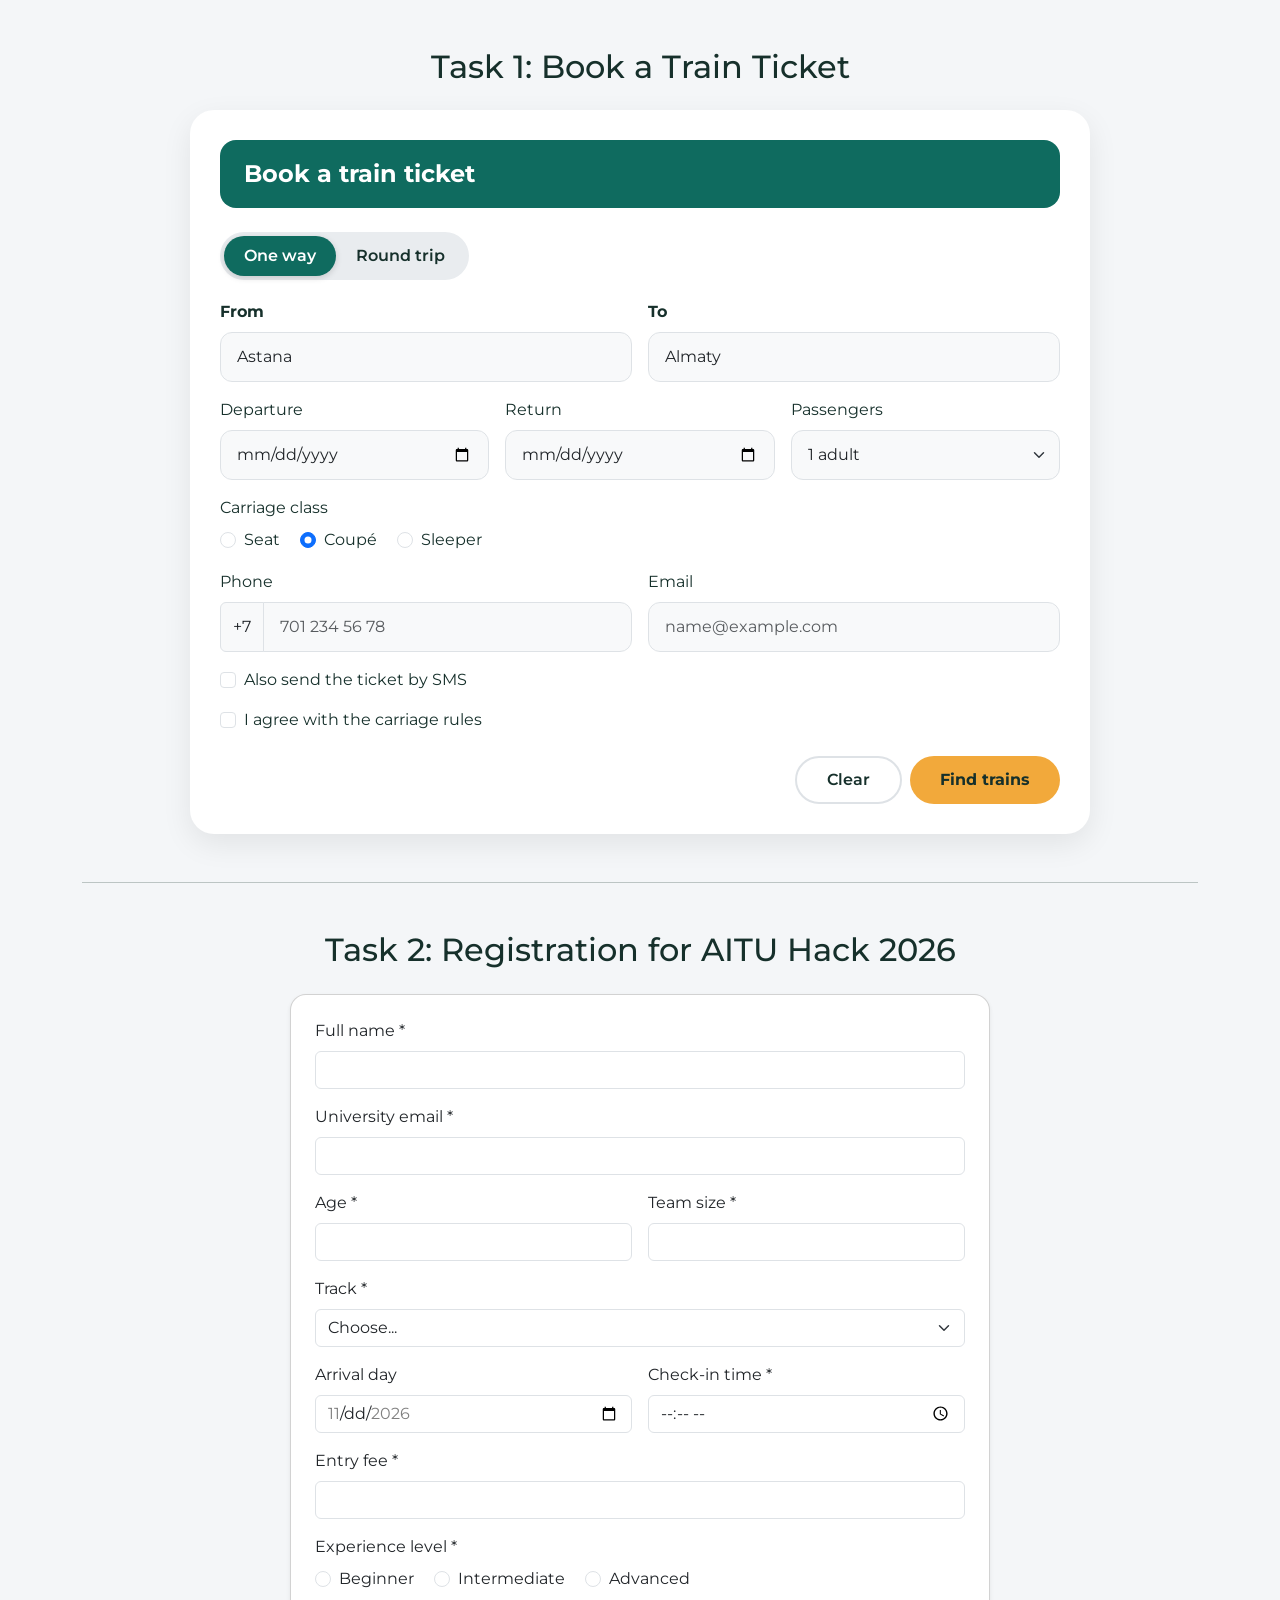
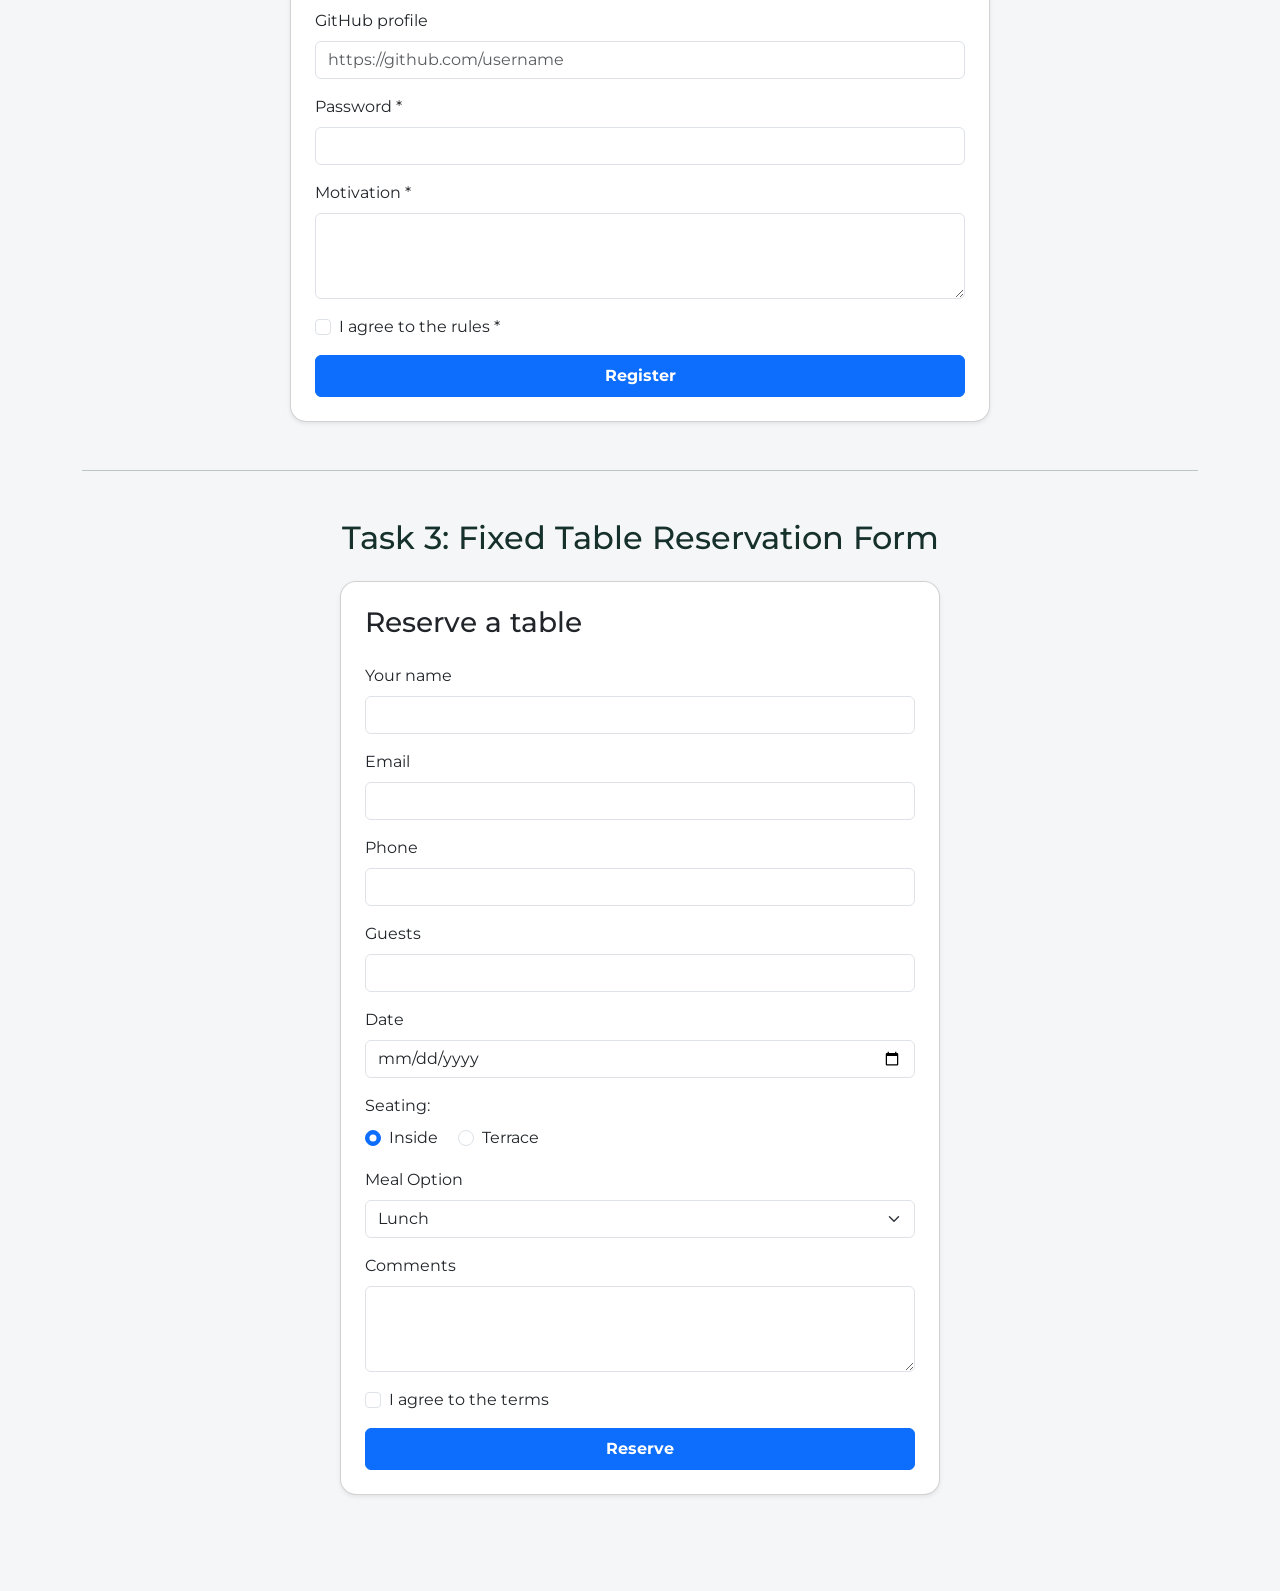
==== index.html @ b1208239 "Add files via upload" ====
<!DOCTYPE html>
<html lang="en">
<head>
  <meta charset="UTF-8">
  <meta name="viewport" content="width=device-width, initial-scale=1.0">
  <title>Assignment 4 - Forms & Validation</title>
  
  <!-- Bootstrap 5 CSS -->
  <link href="https://cdn.jsdelivr.net/npm/bootstrap@5.3.2/dist/css/bootstrap.min.css" rel="stylesheet">
  <!-- Google Fonts: Montserrat -->
  <link href="https://fonts.googleapis.com/css2?family=Montserrat:wght@400;500;600;700&display=swap" rel="stylesheet">
  <!-- Подключение внешнего CSS -->
  <link rel="stylesheet" href="style.css">
</head>
<body class="py-5">

<div class="container">
  
  <!-- TASK 1: BOOK A TRAIN TICKET -->
  <section class="mb-5">
    <h2 class="text-center mb-4">Task 1: Book a Train Ticket</h2>
    <div class="t1-card">
      <div class="t1-header">Book a train ticket</div>
      <form>
        <!-- Trip type radio switch -->
        <div class="t1-segmented-control">
          <input type="radio" id="oneway" name="tripType" value="oneway" checked>
          <label for="oneway">One way</label>
          <input type="radio" id="roundtrip" name="tripType" value="roundtrip">
          <label for="roundtrip">Round trip</label>
        </div>

        <!-- Cities -->
        <div class="row g-3 mb-3">
          <div class="col-md-6">
            <label for="fromCity" class="form-label fw-bold">From</label>
            <input type="text" class="form-control t1-input" id="fromCity" value="Astana" required>
          </div>
          <div class="col-md-6">
            <label for="toCity" class="form-label fw-bold">To</label>
            <input type="text" class="form-control t1-input" id="toCity" value="Almaty" required>
          </div>
        </div>

        <!-- Dates and Passengers -->
        <div class="row g-3 mb-3">
          <div class="col-md-4">
            <label for="depDate" class="form-label">Departure</label>
            <input type="date" class="form-control t1-input" id="depDate" required>
          </div>
          <div class="col-md-4">
            <label for="retDate" class="form-label">Return</label>
            <input type="date" class="form-control t1-input" id="retDate">
          </div>
          <div class="col-md-4">
            <label for="passengers" class="form-label">Passengers</label>
            <select class="form-select t1-input" id="passengers" required>
              <option value="1">1 adult</option>
              <option value="2">2 adults</option>
              <option value="3">3 adults</option>
              <option value="4">4 adults</option>
              <option value="5">5 adults</option>
              <option value="6">6 adults</option>
            </select>
          </div>
        </div>

        <!-- Carriage Class -->
        <div class="mb-3">
          <label class="form-label d-block">Carriage class</label>
          <div class="form-check form-check-inline">
            <input class="form-check-input" type="radio" name="carriageClass" id="seat" value="seat" required>
            <label class="form-check-label" for="seat">Seat</label>
          </div>
          <div class="form-check form-check-inline">
            <input class="form-check-input" type="radio" name="carriageClass" id="coupe" value="coupe" checked required>
            <label class="form-check-label" for="coupe">Coupé</label>
          </div>
          <div class="form-check form-check-inline">
            <input class="form-check-input" type="radio" name="carriageClass" id="sleeper" value="sleeper" required>
            <label class="form-check-label" for="sleeper">Sleeper</label>
          </div>
        </div>

        <!-- Phone and Email -->
        <div class="row g-3 mb-3">
          <div class="col-md-6">
            <label for="phone1" class="form-label">Phone</label>
            <div class="input-group">
              <span class="input-group-text">+7</span>
              <input type="tel" class="form-control t1-input" id="phone1" placeholder="701 234 56 78" required>
            </div>
          </div>
          <div class="col-md-6">
            <label for="email1" class="form-label">Email</label>
            <input type="email" class="form-control t1-input" id="email1" placeholder="name@example.com" required>
          </div>
        </div>

        <!-- Checkboxes -->
        <div class="mb-3 form-check">
          <input type="checkbox" class="form-check-input" id="smsNotif">
          <label class="form-check-label" for="smsNotif">Also send the ticket by SMS</label>
        </div>

        <div class="mb-4 form-check">
          <input type="checkbox" class="form-check-input" id="rulesAgree" required>
          <label class="form-check-label" for="rulesAgree">I agree with the carriage rules</label>
        </div>

        <!-- Buttons -->
        <div class="d-flex justify-content-end gap-2 t1-buttons-container">
          <button type="reset" class="btn t1-btn-outline">Clear</button>
          <button type="submit" class="btn t1-btn-primary">Find trains</button>
        </div>
      </form>
    </div>
  </section>

  <hr class="my-5">

  <!-- TASK 2: REGISTRATION FOR AITU HACK 2026 -->
  <section class="mb-5">
    <h2 class="text-center mb-4">Task 2: Registration for AITU Hack 2026</h2>
    <div class="card p-4 mx-auto shadow-sm" style="max-width: 700px; border-radius: 16px;">
      <form class="t2-form">
        
        <div class="mb-3">
          <label for="fullname" class="form-label">Full name *</label>
          <input type="text" class="form-control" id="fullname" minlength="2" maxlength="40" required>
          <div class="invalid-feedback">Must be between 2 and 40 characters.</div>
        </div>

        <div class="mb-3">
          <label for="uniEmail" class="form-label">University email *</label>
          <input type="email" class="form-control" id="uniEmail" required>
          <div class="invalid-feedback">Please enter a valid email address.</div>
        </div>

        <div class="row g-3 mb-3">
          <div class="col-md-6">
            <label for="age" class="form-label">Age *</label>
            <input type="number" class="form-control" id="age" min="16" max="30" step="1" required>
            <div class="invalid-feedback">Must be a whole number from 16 to 30.</div>
          </div>
          <div class="col-md-6">
            <label for="teamSize" class="form-label">Team size *</label>
            <input type="number" class="form-control" id="teamSize" min="1" max="4" step="1" required>
            <div class="invalid-feedback">Must be a whole number from 1 to 4.</div>
          </div>
        </div>

        <div class="mb-3">
          <label for="track" class="form-label">Track *</label>
          <select class="form-select" id="track" required>
            <option value="" selected disabled hidden>Choose...</option>
            <option value="Web">Web</option>
            <option value="Mobile">Mobile</option>
            <option value="AI">AI</option>
            <option value="GameDev">GameDev</option>
          </select>
          <div class="invalid-feedback">Please select a valid track.</div>
        </div>

        <div class="row g-3 mb-3">
          <div class="col-md-6">
            <label for="arrivalDay" class="form-label">Arrival day</label>
            <input type="date" class="form-control" id="arrivalDay" min="2026-11-20" max="2026-11-22">
          </div>
          <div class="col-md-6">
            <label for="checkinTime" class="form-label">Check-in time *</label>
            <input type="time" class="form-control" id="checkinTime" min="09:00" max="18:00" step="1800" required>
            <div class="invalid-feedback">Choose between 09:00 and 18:00 (every 30 mins).</div>
          </div>
        </div>

        <div class="mb-3">
          <label for="entryFee" class="form-label">Entry fee *</label>
          <input type="number" class="form-control" id="entryFee" min="0" max="5000" step="500" required>
          <div class="invalid-feedback">Amount from 0 to 5000 ₸ in steps of 500.</div>
        </div>

        <div class="mb-3">
          <label class="form-label d-block">Experience level *</label>
          <div class="form-check form-check-inline">
            <input class="form-check-input" type="radio" name="expLevel" id="expBeg" value="Beginner" required>
            <label class="form-check-label" for="expBeg">Beginner</label>
          </div>
          <div class="form-check form-check-inline">
            <input class="form-check-input" type="radio" name="expLevel" id="expInt" value="Intermediate" required>
            <label class="form-check-label" for="expInt">Intermediate</label>
          </div>
          <div class="form-check form-check-inline">
            <input class="form-check-input" type="radio" name="expLevel" id="expAdv" value="Advanced" required>
            <label class="form-check-label" for="expAdv">Advanced</label>
          </div>
        </div>

        <div class="mb-3">
          <label for="githubUrl" class="form-label">GitHub profile</label>
          <input type="url" class="form-control" id="githubUrl" placeholder="https://github.com/username">
          <div class="invalid-feedback">Must be a valid URL starting with http:// or https://</div>
        </div>

        <div class="mb-3">
          <label for="pass" class="form-label">Password *</label>
          <input type="password" class="form-control" id="pass" minlength="8" maxlength="20" required>
          <div class="invalid-feedback">Password must be 8-20 characters long.</div>
        </div>

        <div class="mb-3">
          <label for="motivation" class="form-label">Motivation *</label>
          <textarea class="form-control" id="motivation" rows="3" minlength="50" maxlength="300" required></textarea>
          <div class="invalid-feedback">Must be 50 to 300 characters long.</div>
        </div>

        <div class="mb-3 form-check">
          <input type="checkbox" class="form-check-input" id="rulesAgreeHack" required>
          <label class="form-check-label" for="rulesAgreeHack">I agree to the rules *</label>
        </div>

        <button type="submit" class="btn btn-primary w-100 py-2 fw-bold">Register</button>
      </form>
    </div>
  </section>

  <hr class="my-5">

  <!-- TASK 3: FIX A BAD FORM -->
  <section class="mb-5">
    <h2 class="text-center mb-4">Task 3: Fixed Table Reservation Form</h2>
    <div class="card p-4 mx-auto shadow-sm" style="max-width: 600px; border-radius: 16px;">
      <h3 class="mb-4">Reserve a table</h3>
      <form action="/reserve" method="POST">
        <div class="mb-3">
          <label for="resName" class="form-label">Your name</label>
          <input type="text" class="form-control" id="resName" name="fullName" required>
        </div>

        <div class="mb-3">
          <label for="resEmail" class="form-label">Email</label>
          <input type="email" class="form-control" id="resEmail" name="email" required>
        </div>

        <div class="mb-3">
          <label for="phone" class="form-label">Phone</label>
          <input type="tel" class="form-control" id="phone" name="phone" required>
        </div>

        <div class="mb-3">
          <label for="people" class="form-label">Guests</label>
          <input type="number" class="form-control" id="people" name="guests" min="1" max="20" required>
        </div>

        <div class="mb-3">
          <label for="date" class="form-label">Date</label>
          <input type="date" class="form-control" id="date" name="reservationDate" required>
        </div>

        <div class="mb-3">
          <label class="form-label d-block">Seating:</label>
          <div class="form-check form-check-inline">
            <input class="form-check-input" type="radio" name="seating" id="seatingInside" value="inside" checked>
            <label class="form-check-label" for="seatingInside">Inside</label>
          </div>
          <div class="form-check form-check-inline">
            <input class="form-check-input" type="radio" name="seating" id="seatingTerrace" value="terrace">
            <label class="form-check-label" for="seatingTerrace">Terrace</label>
          </div>
        </div>

        <div class="mb-3">
          <label for="mealType" class="form-label">Meal Option</label>
          <select class="form-select" id="mealType" name="meal">
            <option value="lunch">Lunch</option>
            <option value="dinner">Dinner</option>
          </select>
        </div>

        <div class="mb-3">
          <label for="comments" class="form-label">Comments</label>
          <textarea class="form-control" id="comments" name="comments" rows="3"></textarea>
        </div>

        <div class="mb-3 form-check">
          <input type="checkbox" class="form-check-input" id="termsAgree" name="terms" required>
          <label class="form-check-label" for="termsAgree">I agree to the terms</label>
        </div>

        <button type="submit" class="btn btn-primary w-100 py-2 fw-bold">Reserve</button>
      </form>
    </div>
  </section>

</div>

</body>
</html>
---- style.css ----
body {
  font-family: 'Montserrat', sans-serif;
  background-color: #f4f6f8;
  color: #16302B;
}

/* ==========================================
   TASK 1: TRAIN TICKET BOOKING STYLES
   ========================================== */
.t1-card {
  background-color: #ffffff;
  border-radius: 24px;
  padding: 30px;
  box-shadow: 0 10px 30px rgba(0, 0, 0, 0.08);
  max-width: 900px;
  margin: 0 auto;
}

.t1-header {
  background-color: #0F6B5F;
  color: #ffffff;
  padding: 16px 24px;
  border-radius: 16px;
  font-weight: 700;
  font-size: 1.5rem;
  margin-bottom: 24px;
}

/* Переключатель "One way / Round trip" */
.t1-segmented-control {
  background-color: #e9ecef;
  border-radius: 30px;
  padding: 4px;
  display: inline-flex;
  margin-bottom: 20px;
}

.t1-segmented-control input[type="radio"] {
  display: none;
}

.t1-segmented-control label {
  padding: 8px 20px;
  border-radius: 20px;
  cursor: pointer;
  font-weight: 600;
  transition: all 0.2s ease;
  margin-bottom: 0;
}

.t1-segmented-control input[type="radio"]:checked + label {
  background-color: #0F6B5F;
  color: #ffffff;
  box-shadow: 0 2px 6px rgba(0, 0, 0, 0.15);
}

.t1-input {
  background-color: #f8f9fa;
  border: 1px solid #dee2e6;
  border-radius: 12px;
  padding: 12px 16px;
}

/* Кнопки Task 1 */
.t1-btn-primary {
  background-color: #F2A93B;
  color: #16302B;
  font-weight: 700;
  border: none;
  border-radius: 30px;
  padding: 12px 30px;
}

.t1-btn-primary:hover {
  background-color: #e0982d;
}

.t1-btn-outline {
  background-color: transparent;
  border: 2px solid #dee2e6;
  color: #16302B;
  font-weight: 600;
  border-radius: 30px;
  padding: 10px 30px;
}

/* Порядок кнопок на мобильных устройствах (375px) */
@media (max-width: 576px) {
  .t1-buttons-container {
    display: flex;
    flex-direction: column;
  }
  .t1-btn-primary {
    order: 1;
    width: 100%;
    margin-bottom: 10px;
  }
  .t1-btn-outline {
    order: 2;
    width: 100%;
  }
}

/* ==========================================
   TASK 2: AITU HACK VALIDATION (:user-invalid)
   ========================================== */
.t2-form input:user-invalid,
.t2-form select:user-invalid,
.t2-form textarea:user-invalid {
  border-color: #dc3545;
  padding-right: calc(1.5em + 0.75rem);
  background-image: url("data:image/svg+xml,%3cSVG xmlns='http://www.w3.org/2000/svg' viewBox='0 0 12 12' width='12' height='12' fill='none' stroke='%23dc3545'%3e%3ccircle cx='6' cy='6' r='4.5'/%3e%3Cpath stroke-linejoin='round' d='M5.8 3.6h.4L6 6.5zM6 8.2a.6.6 0 100-1.2.6.6 0 000 1.2z'/%3e%3c/SVG%3e");
  background-repeat: no-repeat;
  background-position: right center;
}

.t2-form input:user-invalid ~ .invalid-feedback,
.t2-form select:user-invalid ~ .invalid-feedback,
.t2-form textarea:user-invalid ~ .invalid-feedback {
  display: block;
}
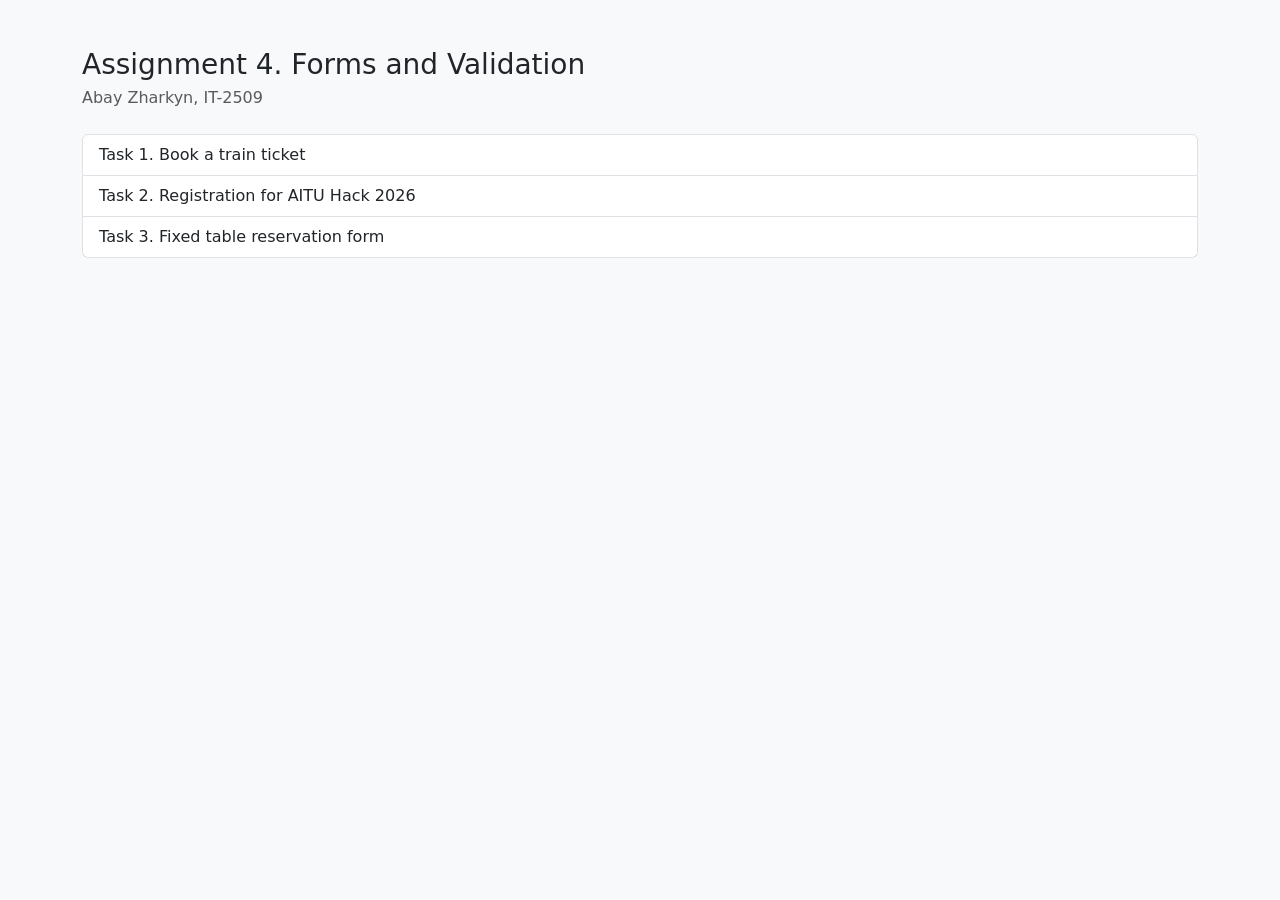
==== commit c9b289b4: "Fix keyboard access in Task 1, add task3.html, fix Task 2 validation - Task 1: Bootstrap card, btn-c" ====
--- a/index.html
+++ b/index.html
@@ -2,297 +2,19 @@
 <html lang="en">
 <head>
   <meta charset="UTF-8">
-  <meta name="viewport" content="width=device-width, initial-scale=1.0">
-  <title>Assignment 4 - Forms & Validation</title>
-  
-  <!-- Bootstrap 5 CSS -->
-  <link href="https://cdn.jsdelivr.net/npm/bootstrap@5.3.2/dist/css/bootstrap.min.css" rel="stylesheet">
-  <!-- Google Fonts: Montserrat -->
-  <link href="https://fonts.googleapis.com/css2?family=Montserrat:wght@400;500;600;700&display=swap" rel="stylesheet">
-  <!-- Подключение внешнего CSS -->
-  <link rel="stylesheet" href="style.css">
+  <meta name="viewport" content="width=device-width, initial-scale=1">
+  <title>Assignment 4 – Forms and Validation</title>
+  <link href="https://cdn.jsdelivr.net/npm/bootstrap@5.3.3/dist/css/bootstrap.min.css" rel="stylesheet">
 </head>
-<body class="py-5">
-
-<div class="container">
-  
-  <!-- TASK 1: BOOK A TRAIN TICKET -->
-  <section class="mb-5">
-    <h2 class="text-center mb-4">Task 1: Book a Train Ticket</h2>
-    <div class="t1-card">
-      <div class="t1-header">Book a train ticket</div>
-      <form>
-        <!-- Trip type radio switch -->
-        <div class="t1-segmented-control">
-          <input type="radio" id="oneway" name="tripType" value="oneway" checked>
-          <label for="oneway">One way</label>
-          <input type="radio" id="roundtrip" name="tripType" value="roundtrip">
-          <label for="roundtrip">Round trip</label>
-        </div>
-
-        <!-- Cities -->
-        <div class="row g-3 mb-3">
-          <div class="col-md-6">
-            <label for="fromCity" class="form-label fw-bold">From</label>
-            <input type="text" class="form-control t1-input" id="fromCity" value="Astana" required>
-          </div>
-          <div class="col-md-6">
-            <label for="toCity" class="form-label fw-bold">To</label>
-            <input type="text" class="form-control t1-input" id="toCity" value="Almaty" required>
-          </div>
-        </div>
-
-        <!-- Dates and Passengers -->
-        <div class="row g-3 mb-3">
-          <div class="col-md-4">
-            <label for="depDate" class="form-label">Departure</label>
-            <input type="date" class="form-control t1-input" id="depDate" required>
-          </div>
-          <div class="col-md-4">
-            <label for="retDate" class="form-label">Return</label>
-            <input type="date" class="form-control t1-input" id="retDate">
-          </div>
-          <div class="col-md-4">
-            <label for="passengers" class="form-label">Passengers</label>
-            <select class="form-select t1-input" id="passengers" required>
-              <option value="1">1 adult</option>
-              <option value="2">2 adults</option>
-              <option value="3">3 adults</option>
-              <option value="4">4 adults</option>
-              <option value="5">5 adults</option>
-              <option value="6">6 adults</option>
-            </select>
-          </div>
-        </div>
-
-        <!-- Carriage Class -->
-        <div class="mb-3">
-          <label class="form-label d-block">Carriage class</label>
-          <div class="form-check form-check-inline">
-            <input class="form-check-input" type="radio" name="carriageClass" id="seat" value="seat" required>
-            <label class="form-check-label" for="seat">Seat</label>
-          </div>
-          <div class="form-check form-check-inline">
-            <input class="form-check-input" type="radio" name="carriageClass" id="coupe" value="coupe" checked required>
-            <label class="form-check-label" for="coupe">Coupé</label>
-          </div>
-          <div class="form-check form-check-inline">
-            <input class="form-check-input" type="radio" name="carriageClass" id="sleeper" value="sleeper" required>
-            <label class="form-check-label" for="sleeper">Sleeper</label>
-          </div>
-        </div>
-
-        <!-- Phone and Email -->
-        <div class="row g-3 mb-3">
-          <div class="col-md-6">
-            <label for="phone1" class="form-label">Phone</label>
-            <div class="input-group">
-              <span class="input-group-text">+7</span>
-              <input type="tel" class="form-control t1-input" id="phone1" placeholder="701 234 56 78" required>
-            </div>
-          </div>
-          <div class="col-md-6">
-            <label for="email1" class="form-label">Email</label>
-            <input type="email" class="form-control t1-input" id="email1" placeholder="name@example.com" required>
-          </div>
-        </div>
-
-        <!-- Checkboxes -->
-        <div class="mb-3 form-check">
-          <input type="checkbox" class="form-check-input" id="smsNotif">
-          <label class="form-check-label" for="smsNotif">Also send the ticket by SMS</label>
-        </div>
-
-        <div class="mb-4 form-check">
-          <input type="checkbox" class="form-check-input" id="rulesAgree" required>
-          <label class="form-check-label" for="rulesAgree">I agree with the carriage rules</label>
-        </div>
-
-        <!-- Buttons -->
-        <div class="d-flex justify-content-end gap-2 t1-buttons-container">
-          <button type="reset" class="btn t1-btn-outline">Clear</button>
-          <button type="submit" class="btn t1-btn-primary">Find trains</button>
-        </div>
-      </form>
-    </div>
-  </section>
-
-  <hr class="my-5">
-
-  <!-- TASK 2: REGISTRATION FOR AITU HACK 2026 -->
-  <section class="mb-5">
-    <h2 class="text-center mb-4">Task 2: Registration for AITU Hack 2026</h2>
-    <div class="card p-4 mx-auto shadow-sm" style="max-width: 700px; border-radius: 16px;">
-      <form class="t2-form">
-        
-        <div class="mb-3">
-          <label for="fullname" class="form-label">Full name *</label>
-          <input type="text" class="form-control" id="fullname" minlength="2" maxlength="40" required>
-          <div class="invalid-feedback">Must be between 2 and 40 characters.</div>
-        </div>
-
-        <div class="mb-3">
-          <label for="uniEmail" class="form-label">University email *</label>
-          <input type="email" class="form-control" id="uniEmail" required>
-          <div class="invalid-feedback">Please enter a valid email address.</div>
-        </div>
-
-        <div class="row g-3 mb-3">
-          <div class="col-md-6">
-            <label for="age" class="form-label">Age *</label>
-            <input type="number" class="form-control" id="age" min="16" max="30" step="1" required>
-            <div class="invalid-feedback">Must be a whole number from 16 to 30.</div>
-          </div>
-          <div class="col-md-6">
-            <label for="teamSize" class="form-label">Team size *</label>
-            <input type="number" class="form-control" id="teamSize" min="1" max="4" step="1" required>
-            <div class="invalid-feedback">Must be a whole number from 1 to 4.</div>
-          </div>
-        </div>
-
-        <div class="mb-3">
-          <label for="track" class="form-label">Track *</label>
-          <select class="form-select" id="track" required>
-            <option value="" selected disabled hidden>Choose...</option>
-            <option value="Web">Web</option>
-            <option value="Mobile">Mobile</option>
-            <option value="AI">AI</option>
-            <option value="GameDev">GameDev</option>
-          </select>
-          <div class="invalid-feedback">Please select a valid track.</div>
-        </div>
-
-        <div class="row g-3 mb-3">
-          <div class="col-md-6">
-            <label for="arrivalDay" class="form-label">Arrival day</label>
-            <input type="date" class="form-control" id="arrivalDay" min="2026-11-20" max="2026-11-22">
-          </div>
-          <div class="col-md-6">
-            <label for="checkinTime" class="form-label">Check-in time *</label>
-            <input type="time" class="form-control" id="checkinTime" min="09:00" max="18:00" step="1800" required>
-            <div class="invalid-feedback">Choose between 09:00 and 18:00 (every 30 mins).</div>
-          </div>
-        </div>
-
-        <div class="mb-3">
-          <label for="entryFee" class="form-label">Entry fee *</label>
-          <input type="number" class="form-control" id="entryFee" min="0" max="5000" step="500" required>
-          <div class="invalid-feedback">Amount from 0 to 5000 ₸ in steps of 500.</div>
-        </div>
-
-        <div class="mb-3">
-          <label class="form-label d-block">Experience level *</label>
-          <div class="form-check form-check-inline">
-            <input class="form-check-input" type="radio" name="expLevel" id="expBeg" value="Beginner" required>
-            <label class="form-check-label" for="expBeg">Beginner</label>
-          </div>
-          <div class="form-check form-check-inline">
-            <input class="form-check-input" type="radio" name="expLevel" id="expInt" value="Intermediate" required>
-            <label class="form-check-label" for="expInt">Intermediate</label>
-          </div>
-          <div class="form-check form-check-inline">
-            <input class="form-check-input" type="radio" name="expLevel" id="expAdv" value="Advanced" required>
-            <label class="form-check-label" for="expAdv">Advanced</label>
-          </div>
-        </div>
-
-        <div class="mb-3">
-          <label for="githubUrl" class="form-label">GitHub profile</label>
-          <input type="url" class="form-control" id="githubUrl" placeholder="https://github.com/username">
-          <div class="invalid-feedback">Must be a valid URL starting with http:// or https://</div>
-        </div>
-
-        <div class="mb-3">
-          <label for="pass" class="form-label">Password *</label>
-          <input type="password" class="form-control" id="pass" minlength="8" maxlength="20" required>
-          <div class="invalid-feedback">Password must be 8-20 characters long.</div>
-        </div>
-
-        <div class="mb-3">
-          <label for="motivation" class="form-label">Motivation *</label>
-          <textarea class="form-control" id="motivation" rows="3" minlength="50" maxlength="300" required></textarea>
-          <div class="invalid-feedback">Must be 50 to 300 characters long.</div>
-        </div>
-
-        <div class="mb-3 form-check">
-          <input type="checkbox" class="form-check-input" id="rulesAgreeHack" required>
-          <label class="form-check-label" for="rulesAgreeHack">I agree to the rules *</label>
-        </div>
-
-        <button type="submit" class="btn btn-primary w-100 py-2 fw-bold">Register</button>
-      </form>
-    </div>
-  </section>
-
-  <hr class="my-5">
-
-  <!-- TASK 3: FIX A BAD FORM -->
-  <section class="mb-5">
-    <h2 class="text-center mb-4">Task 3: Fixed Table Reservation Form</h2>
-    <div class="card p-4 mx-auto shadow-sm" style="max-width: 600px; border-radius: 16px;">
-      <h3 class="mb-4">Reserve a table</h3>
-      <form action="/reserve" method="POST">
-        <div class="mb-3">
-          <label for="resName" class="form-label">Your name</label>
-          <input type="text" class="form-control" id="resName" name="fullName" required>
-        </div>
-
-        <div class="mb-3">
-          <label for="resEmail" class="form-label">Email</label>
-          <input type="email" class="form-control" id="resEmail" name="email" required>
-        </div>
-
-        <div class="mb-3">
-          <label for="phone" class="form-label">Phone</label>
-          <input type="tel" class="form-control" id="phone" name="phone" required>
-        </div>
-
-        <div class="mb-3">
-          <label for="people" class="form-label">Guests</label>
-          <input type="number" class="form-control" id="people" name="guests" min="1" max="20" required>
-        </div>
-
-        <div class="mb-3">
-          <label for="date" class="form-label">Date</label>
-          <input type="date" class="form-control" id="date" name="reservationDate" required>
-        </div>
-
-        <div class="mb-3">
-          <label class="form-label d-block">Seating:</label>
-          <div class="form-check form-check-inline">
-            <input class="form-check-input" type="radio" name="seating" id="seatingInside" value="inside" checked>
-            <label class="form-check-label" for="seatingInside">Inside</label>
-          </div>
-          <div class="form-check form-check-inline">
-            <input class="form-check-input" type="radio" name="seating" id="seatingTerrace" value="terrace">
-            <label class="form-check-label" for="seatingTerrace">Terrace</label>
-          </div>
-        </div>
-
-        <div class="mb-3">
-          <label for="mealType" class="form-label">Meal Option</label>
-          <select class="form-select" id="mealType" name="meal">
-            <option value="lunch">Lunch</option>
-            <option value="dinner">Dinner</option>
-          </select>
-        </div>
-
-        <div class="mb-3">
-          <label for="comments" class="form-label">Comments</label>
-          <textarea class="form-control" id="comments" name="comments" rows="3"></textarea>
-        </div>
-
-        <div class="mb-3 form-check">
-          <input type="checkbox" class="form-check-input" id="termsAgree" name="terms" required>
-          <label class="form-check-label" for="termsAgree">I agree to the terms</label>
-        </div>
-
-        <button type="submit" class="btn btn-primary w-100 py-2 fw-bold">Reserve</button>
-      </form>
-    </div>
-  </section>
-
-</div>
-
+<body class="bg-light">
+<main class="container py-5">
+  <h1 class="h3 mb-1">Assignment 4. Forms and Validation</h1>
+  <p class="text-body-secondary mb-4">Abay Zharkyn, IT-2509</p>
+  <div class="list-group">
+    <a class="list-group-item list-group-item-action" href="task1.html">Task 1. Book a train ticket</a>
+    <a class="list-group-item list-group-item-action" href="task2.html">Task 2. Registration for AITU Hack 2026</a>
+    <a class="list-group-item list-group-item-action" href="task3.html">Task 3. Fixed table reservation form</a>
+  </div>
+</main>
 </body>
-</html>+</html>
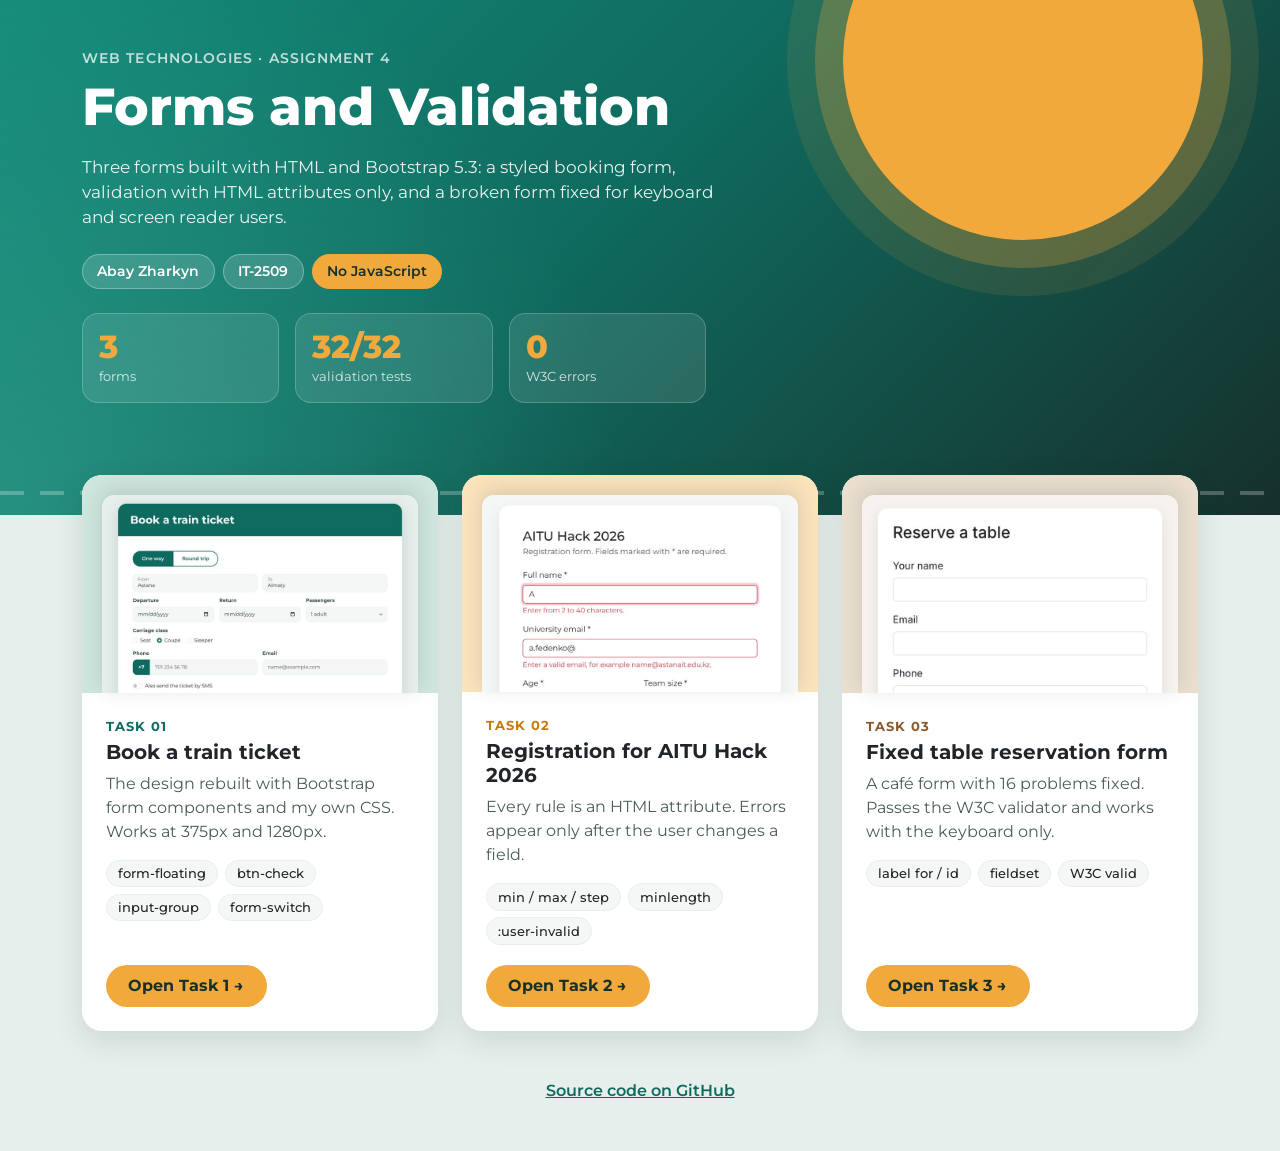
==== commit 37639e00: "Redesign index page with task cards and previews Co-Authored-By: Claude Opus 5.5 <noreply@anthropic." ====
--- a/index.html
+++ b/index.html
@@ -5,16 +5,102 @@
   <meta name="viewport" content="width=device-width, initial-scale=1">
   <title>Assignment 4 – Forms and Validation</title>
   <link href="https://cdn.jsdelivr.net/npm/bootstrap@5.3.3/dist/css/bootstrap.min.css" rel="stylesheet">
+  <link rel="preconnect" href="https://fonts.googleapis.com">
+  <link href="https://fonts.googleapis.com/css2?family=Montserrat:wght@400;500;600;700;800&amp;display=swap" rel="stylesheet">
+  <link rel="stylesheet" href="css/index.css">
 </head>
-<body class="bg-light">
-<main class="container py-5">
-  <h1 class="h3 mb-1">Assignment 4. Forms and Validation</h1>
-  <p class="text-body-secondary mb-4">Abay Zharkyn, IT-2509</p>
-  <div class="list-group">
-    <a class="list-group-item list-group-item-action" href="task1.html">Task 1. Book a train ticket</a>
-    <a class="list-group-item list-group-item-action" href="task2.html">Task 2. Registration for AITU Hack 2026</a>
-    <a class="list-group-item list-group-item-action" href="task3.html">Task 3. Fixed table reservation form</a>
+<body class="home">
+
+<!-- Зелёная шапка во всю ширину -->
+<header class="home-hero">
+  <div class="container py-5">
+    <p class="home-eyebrow mb-2">Web Technologies · Assignment 4</p>
+    <h1 class="home-title mb-3">Forms and Validation</h1>
+    <p class="home-lead mb-4">Three forms built with HTML and Bootstrap 5.3: a styled booking form, validation with HTML attributes only, and a broken form fixed for keyboard and screen reader users.</p>
+    <div class="d-flex flex-wrap gap-2 mb-4">
+      <span class="home-chip">Abay Zharkyn</span>
+      <span class="home-chip">IT-2509</span>
+      <span class="home-chip home-chip-accent">No JavaScript</span>
+    </div>
+
+    <!-- Плитки с цифрами: сетка 3 колонки, на телефоне тоже 3, но меньше -->
+    <div class="row g-2 g-sm-3 home-stats">
+      <div class="col-4"><div class="home-stat"><b>3</b><span>forms</span></div></div>
+      <div class="col-4"><div class="home-stat"><b>32/32</b><span>validation tests</span></div></div>
+      <div class="col-4"><div class="home-stat"><b>0</b><span>W3C errors</span></div></div>
+    </div>
+  </div>
+</header>
+
+<main class="container home-main">
+  <!-- Сетка: на телефоне 1 колонка, с 768px — 2, с 992px — 3 -->
+  <div class="row g-4">
+
+    <div class="col-12 col-md-6 col-lg-4">
+      <!-- stretched-link делает кликабельной всю карточку -->
+      <article class="card home-card home-card-green h-100">
+        <div class="home-preview">
+          <img src="img/task1.jpg" alt="Preview of the train ticket booking form" width="800" height="500">
+        </div>
+        <div class="card-body">
+          <p class="home-num mb-1">Task 01</p>
+          <h2 class="h5 card-title">Book a train ticket</h2>
+          <p class="card-text">The design rebuilt with Bootstrap form components and my own CSS. Works at 375px and 1280px.</p>
+          <ul class="home-tags">
+            <li>form-floating</li>
+            <li>btn-check</li>
+            <li>input-group</li>
+            <li>form-switch</li>
+          </ul>
+          <a href="task1.html" class="stretched-link home-link">Open Task 1 <span aria-hidden="true">→</span></a>
+        </div>
+      </article>
+    </div>
+
+    <div class="col-12 col-md-6 col-lg-4">
+      <article class="card home-card home-card-orange h-100">
+        <div class="home-preview">
+          <img src="img/task2.jpg" alt="Preview of the hackathon form with validation errors" width="800" height="499">
+        </div>
+        <div class="card-body">
+          <p class="home-num mb-1">Task 02</p>
+          <h2 class="h5 card-title">Registration for AITU Hack 2026</h2>
+          <p class="card-text">Every rule is an HTML attribute. Errors appear only after the user changes a field.</p>
+          <ul class="home-tags">
+            <li>min / max / step</li>
+            <li>minlength</li>
+            <li>:user-invalid</li>
+          </ul>
+          <a href="task2.html" class="stretched-link home-link">Open Task 2 <span aria-hidden="true">→</span></a>
+        </div>
+      </article>
+    </div>
+
+    <div class="col-12 col-md-6 col-lg-4">
+      <article class="card home-card home-card-sand h-100">
+        <div class="home-preview">
+          <img src="img/task3.jpg" alt="Preview of the fixed table reservation form" width="800" height="500">
+        </div>
+        <div class="card-body">
+          <p class="home-num mb-1">Task 03</p>
+          <h2 class="h5 card-title">Fixed table reservation form</h2>
+          <p class="card-text">A café form with 16 problems fixed. Passes the W3C validator and works with the keyboard only.</p>
+          <ul class="home-tags">
+            <li>label for / id</li>
+            <li>fieldset</li>
+            <li>W3C valid</li>
+          </ul>
+          <a href="task3.html" class="stretched-link home-link">Open Task 3 <span aria-hidden="true">→</span></a>
+        </div>
+      </article>
+    </div>
+
   </div>
 </main>
+
+<footer class="container home-footer">
+  <a href="https://github.com/Sonwik/web4">Source code on GitHub</a>
+</footer>
+
 </body>
 </html>
--- a/css/index.css
+++ b/css/index.css
@@ -0,0 +1,252 @@
+/* Главная страница: те же цвета и шрифт, что в Task 1 */
+:root {
+  --green: #0F6B5F;
+  --orange: #F2A93B;
+  --dark: #16302B;
+  --field: #F4F7F5;
+  --line: #E6EFEC;
+}
+
+.home {
+  font-family: 'Montserrat', sans-serif;
+  background-color: var(--line);
+  color: var(--dark);
+}
+
+/* ---------- Шапка ---------- */
+/* Градиент из зелёных цветов задания + мягкое бирюзовое пятно слева снизу.
+   Несколько фонов через запятую: первый рисуется сверху */
+.home-hero {
+  background:
+    radial-gradient(circle at 0% 100%, rgba(79, 194, 174, 0.35), transparent 45%),
+    linear-gradient(135deg, #138A79 0%, var(--green) 45%, var(--dark) 100%);
+  color: #fff;
+  padding-bottom: 4rem;            /* место, на которое "заезжают" карточки */
+  position: relative;
+  overflow: hidden;
+}
+
+/* Оранжевый круг в правом верхнем углу (декор, без лишнего HTML).
+   Часть круга уходит за край, overflow: hidden у шапки её обрезает */
+.home-hero::before {
+  content: "";
+  position: absolute;
+  top: -80px;
+  right: -80px;
+  width: 150px;
+  height: 150px;
+  border-radius: 50%;
+  background-color: var(--orange);
+  box-shadow: 0 0 0 28px rgba(242, 169, 59, 0.25), 0 0 0 56px rgba(242, 169, 59, 0.1);
+}
+
+@media (min-width: 992px) {
+  .home-hero::before {
+    top: -120px;
+    right: 6%;
+    width: 360px;
+    height: 360px;
+  }
+}
+
+/* Пунктирная "железная дорога" внизу шапки — отсылка к Task 1 */
+.home-hero::after {
+  content: "";
+  position: absolute;
+  left: 0;
+  right: 0;
+  bottom: 1.25rem;
+  height: 4px;
+  background: repeating-linear-gradient(90deg, rgba(255, 255, 255, 0.25) 0 24px, transparent 24px 40px);
+}
+
+.home-hero .container {
+  position: relative;              /* текст поверх пунктира */
+  z-index: 1;
+}
+
+.home-chip.home-chip-accent {
+  background-color: var(--orange);
+  border-color: var(--orange);
+  color: var(--dark);
+}
+
+/* ---------- Плитки с цифрами ---------- */
+.home-stats {
+  max-width: 40rem;
+}
+
+.home-stat {
+  background-color: rgba(255, 255, 255, 0.1);
+  border: 1px solid rgba(255, 255, 255, 0.2);
+  border-radius: 16px;
+  padding: 0.9rem 1rem;
+  height: 100%;
+}
+
+.home-stat b {
+  display: block;
+  font-size: clamp(1.4rem, 4vw, 2rem);
+  font-weight: 800;
+  line-height: 1.1;
+  color: var(--orange);
+}
+
+.home-stat span {
+  font-size: 0.8rem;
+  color: rgba(255, 255, 255, 0.8);
+}
+
+.home-eyebrow {
+  font-size: 0.85rem;
+  font-weight: 600;
+  letter-spacing: 0.08em;
+  text-transform: uppercase;
+  color: rgba(255, 255, 255, 0.75);
+}
+
+.home-title {
+  font-weight: 800;
+  font-size: clamp(2rem, 6vw, 3.25rem);
+}
+
+.home-lead {
+  max-width: 40rem;
+  font-size: 1.05rem;
+  color: rgba(255, 255, 255, 0.9);
+}
+
+.home-chip {
+  background-color: rgba(255, 255, 255, 0.15);
+  border: 1px solid rgba(255, 255, 255, 0.3);
+  border-radius: 50rem;
+  padding: 0.35rem 0.9rem;
+  font-size: 0.9rem;
+  font-weight: 600;
+}
+
+/* Карточки немного залезают на зелёную шапку */
+.home-main {
+  margin-top: -4rem;
+}
+
+/* ---------- Карточки задач ---------- */
+.home-card {
+  border: 0;
+  border-radius: 20px;
+  overflow: hidden;                 /* скругляет углы картинки */
+  box-shadow: 0 10px 30px rgba(22, 48, 43, 0.12);
+  transition: transform 0.2s ease, box-shadow 0.2s ease;
+}
+
+.home-card:hover,
+.home-card:focus-within {
+  transform: translateY(-4px);
+  box-shadow: 0 18px 40px rgba(22, 48, 43, 0.2);
+}
+
+/* Превью: цветной фон, а скриншот лежит на нём как окно */
+.home-preview {
+  padding: 1.25rem 1.25rem 0;
+  background-color: var(--preview-bg);
+}
+
+.home-preview img {
+  display: block;
+  width: 100%;
+  height: auto;
+  border-radius: 12px 12px 0 0;
+  box-shadow: 0 -4px 20px rgba(22, 48, 43, 0.15);
+  transition: transform 0.3s ease;
+}
+
+.home-card:hover .home-preview img {
+  transform: scale(1.03);
+}
+
+/* У каждой карточки свой цвет: меняется только переменная */
+.home-card-green  { --preview-bg: #CFE6DF; --card-accent: var(--green); }
+.home-card-orange { --preview-bg: #FBE3BC; --card-accent: #C77A0A; }
+.home-card-sand   { --preview-bg: #EADFCF; --card-accent: #8A5A2B; }
+
+/* card-body как flex-колонка: кнопка всегда прижата к низу карточки */
+.home-card .card-body {
+  padding: 1.5rem;
+  display: flex;
+  flex-direction: column;
+  align-items: flex-start;
+}
+
+.home-link {
+  margin-top: auto;
+}
+
+.home-num {
+  color: var(--card-accent);
+  font-size: 0.8rem;
+  font-weight: 700;
+  letter-spacing: 0.08em;
+  text-transform: uppercase;
+}
+
+.home-card .card-title {
+  font-weight: 700;
+}
+
+.home-card .card-text {
+  color: #4a5d57;
+}
+
+/* Список тегов в строку */
+.home-tags {
+  list-style: none;
+  padding: 0;
+  margin: 0 0 1.25rem;
+  display: flex;
+  flex-wrap: wrap;
+  gap: 0.4rem;
+}
+
+.home-tags li {
+  background-color: var(--field);
+  border: 1px solid var(--line);
+  border-radius: 50rem;
+  padding: 0.2rem 0.7rem;
+  font-size: 0.8rem;
+  font-weight: 500;
+}
+
+.home-link {
+  display: inline-block;
+  background-color: var(--orange);
+  color: var(--dark);
+  font-weight: 700;
+  text-decoration: none;
+  border-radius: 50rem;
+  padding: 0.55rem 1.4rem;
+}
+
+.home-link:focus-visible {
+  outline: 3px solid var(--green);
+  outline-offset: 3px;
+}
+
+/* ---------- Подвал ---------- */
+.home-footer {
+  padding-top: 3rem;
+  padding-bottom: 3rem;
+  text-align: center;
+}
+
+.home-footer a {
+  color: var(--green);
+  font-weight: 600;
+}
+
+/* Без анимации для тех, кто её отключил в системе */
+@media (prefers-reduced-motion: reduce) {
+  .home-card { transition: none; }
+  .home-card:hover,
+  .home-card:focus-within,
+  .home-card:hover .home-preview img { transform: none; }
+}
